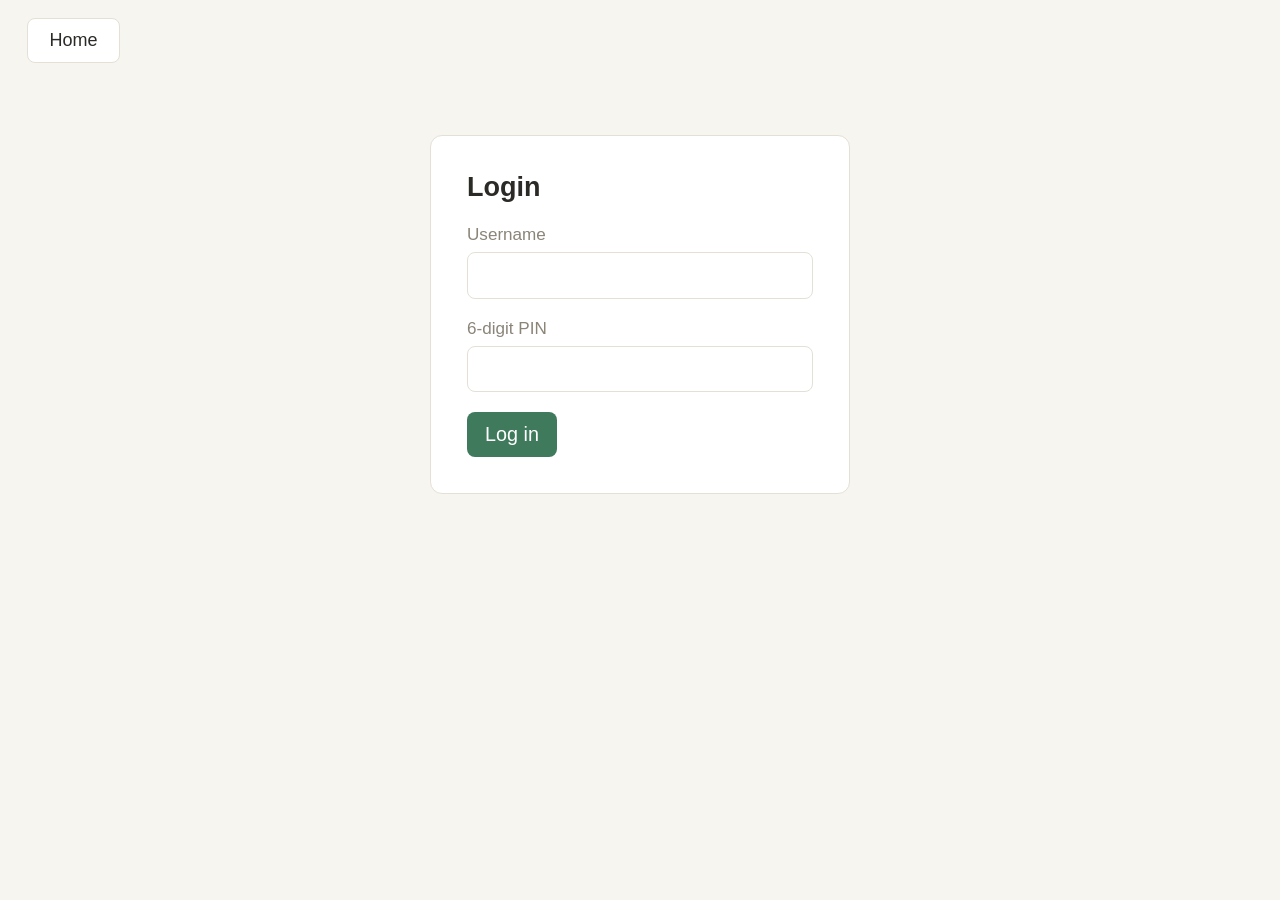
==== frontend/dashboard.html @ abc5566e "Initial commit: Family Task Tracker (FastAPI + SQLite backend, vanilla JS frontend, Docker/Caddy pac" ====
<!DOCTYPE html>
<html lang="en">
<head>
<meta charset="UTF-8">
<meta name="viewport" content="width=device-width, initial-scale=1.0">
<title>Dashboard &mdash; Family Task Tracker</title>
<link rel="icon" href="icons/icon-checkmark.svg" type="image/svg+xml">
<link rel="alternate icon" href="icons/favicon.ico">
<link rel="apple-touch-icon" href="icons/apple-touch-icon.png">
<link rel="stylesheet" href="css/style.css">
</head>
<body>
  <div class="topbar">
    <a class="button" href="index.html">Home</a>
    <div>
      <span id="whoami" style="margin-right:1rem; color:var(--muted);"></span>
      <button id="logout-btn">Log out</button>
    </div>
  </div>

  <main>
    <h1>Manager / Admin Dashboard</h1>

    <div class="section">
      <h2>Create a task list</h2>
      <form id="create-list-form" class="inline-form">
        <input id="new-list-name" placeholder="List name (e.g. Kid1)" required>
        <input id="new-list-date" type="date" required>
        <input id="new-list-tasks" placeholder="Tasks, comma-separated (optional)">
        <button type="submit" class="primary">Create</button>
      </form>
    </div>

    <div class="section">
      <h2>Task lists</h2>
      <div id="lists-container">Loading&hellip;</div>
    </div>

    <div class="section" id="admin-section" style="display:none;">
      <h2>User accounts (admin only)</h2>
      <div id="users-container">Loading&hellip;</div>
      <form id="create-user-form" class="inline-form">
        <input id="new-username" placeholder="Username" required>
        <input id="new-user-pin" placeholder="6-digit PIN" inputmode="numeric" pattern="\d{6}" maxlength="6" required>
        <select id="new-user-role">
          <option value="manager">Manager</option>
          <option value="admin">Admin</option>
        </select>
        <button type="submit" class="primary">Add user</button>
      </form>
    </div>

    <div class="section" id="global-audit-section" style="display:none;">
      <h2>Full audit trail (admin only)</h2>
      <div id="global-audit-container">Loading&hellip;</div>
    </div>
  </main>

  <script src="js/api.js"></script>
  <script src="js/dashboard.js"></script>
</body>
</html>
---- frontend/css/style.css ----
:root {
  --bg: #f7f5f0;
  --card-bg: #ffffff;
  --ink: #2c2a26;
  --muted: #8a8578;
  --accent: #3f7a5c;
  --accent-dark: #2f5e46;
  --danger: #b5473a;
  --border: #e4e0d6;
  font-size: 18px;
}

* { box-sizing: border-box; }

body {
  margin: 0;
  font-family: -apple-system, BlinkMacSystemFont, "Segoe UI", Roboto, sans-serif;
  background: var(--bg);
  color: var(--ink);
  min-height: 100vh;
}

.topbar {
  display: flex;
  justify-content: space-between;
  align-items: center;
  padding: 1rem 1.5rem;
}

.topbar button, .topbar a.button {
  font-size: 1rem;
  padding: 0.6rem 1.2rem;
  border-radius: 8px;
  border: 1px solid var(--border);
  background: var(--card-bg);
  color: var(--ink);
  text-decoration: none;
  cursor: pointer;
}

.topbar a.button:hover, .topbar button:hover { background: var(--border); }

main {
  max-width: 900px;
  margin: 0 auto;
  padding: 1rem 1.5rem 4rem;
}

h1 { text-align: center; font-size: 1.6rem; margin-bottom: 1.5rem; }

.date-picker {
  display: flex;
  justify-content: center;
  margin-bottom: 2rem;
}

select, input, button.primary {
  font-size: 1.1rem;
  padding: 0.6rem 1rem;
  border-radius: 8px;
  border: 1px solid var(--border);
}

button.primary {
  background: var(--accent);
  color: white;
  border: none;
  cursor: pointer;
}

button.primary:hover { background: var(--accent-dark); }

.tabs {
  display: flex;
  gap: 0.5rem;
  flex-wrap: wrap;
  justify-content: center;
  margin-bottom: 1.5rem;
}

.tab {
  padding: 0.6rem 1.4rem;
  border-radius: 999px;
  border: 1px solid var(--border);
  background: var(--card-bg);
  cursor: pointer;
  font-weight: 600;
}

.tab.active {
  background: var(--accent);
  color: white;
  border-color: var(--accent);
}

.task-card {
  background: var(--card-bg);
  border: 1px solid var(--border);
  border-radius: 12px;
  padding: 1.5rem;
}

.task-row {
  display: flex;
  align-items: center;
  gap: 0.9rem;
  padding: 0.8rem 0.3rem;
  border-bottom: 1px solid var(--border);
  font-size: 1.2rem;
}

.task-row:last-child { border-bottom: none; }

.task-row input[type="checkbox"] {
  width: 1.6rem;
  height: 1.6rem;
  cursor: pointer;
  flex-shrink: 0;
}

.task-text { cursor: pointer; }

.task-row.checked .task-text {
  color: var(--muted);
  text-decoration: line-through;
}

.footer-note {
  text-align: center;
  color: var(--muted);
  margin-top: 2rem;
  font-style: italic;
}

.empty-state {
  text-align: center;
  color: var(--muted);
  padding: 2rem;
}

/* Login / dashboard */
.card {
  background: var(--card-bg);
  border: 1px solid var(--border);
  border-radius: 12px;
  padding: 2rem;
  max-width: 420px;
  margin: 3rem auto;
}

.card h2 { margin-top: 0; }

.field { margin-bottom: 1.1rem; display: flex; flex-direction: column; gap: 0.4rem; }
.field label { font-size: 0.95rem; color: var(--muted); }

.error-text { color: var(--danger); margin-top: 0.5rem; }

.section {
  background: var(--card-bg);
  border: 1px solid var(--border);
  border-radius: 12px;
  padding: 1.5rem;
  margin-bottom: 1.5rem;
}

.section h2 { margin-top: 0; font-size: 1.25rem; }

table { width: 100%; border-collapse: collapse; font-size: 0.95rem; }
th, td { text-align: left; padding: 0.5rem; border-bottom: 1px solid var(--border); }
th { color: var(--muted); font-weight: 600; }

.row-actions { display: flex; gap: 0.4rem; }
.row-actions button { font-size: 0.85rem; padding: 0.3rem 0.6rem; cursor: pointer; border-radius: 6px; border: 1px solid var(--border); background: var(--bg); }
.row-actions button.danger { color: var(--danger); border-color: var(--danger); }

.inline-form { display: flex; gap: 0.5rem; flex-wrap: wrap; align-items: center; margin-top: 0.8rem; }
.inline-form input, .inline-form select { flex: 1; min-width: 120px; }

.tag { display: inline-block; padding: 0.15rem 0.5rem; border-radius: 999px; background: var(--border); font-size: 0.8rem; }
.tag.admin { background: #e7d9c9; }
.tag.manager { background: #d9e7df; }
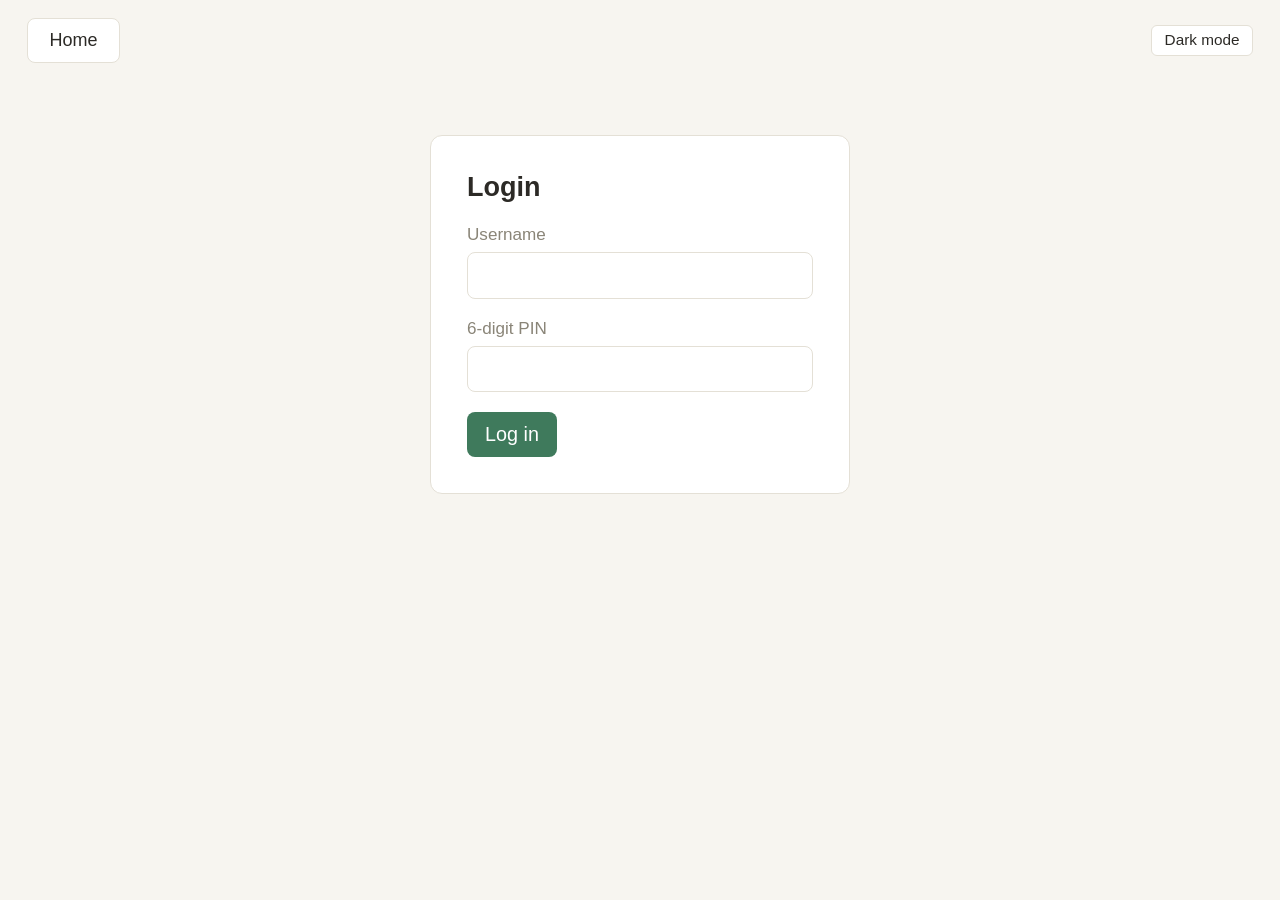
==== commit f2357d4d: "Add dark mode toggle Adds a dark/light theme toggle across all pages (index, login, dashboard): - CS" ====
--- a/frontend/dashboard.html
+++ b/frontend/dashboard.html
@@ -2,6 +2,7 @@
 <html lang="en">
 <head>
 <meta charset="UTF-8">
+<script>(function(){if(localStorage.getItem("theme")==="dark")document.documentElement.setAttribute("data-theme","dark");})();</script>
 <meta name="viewport" content="width=device-width, initial-scale=1.0">
 <title>Dashboard &mdash; Family Task Tracker</title>
 <link rel="icon" href="icons/icon-checkmark.svg" type="image/svg+xml">
@@ -14,6 +15,7 @@
     <a class="button" href="index.html">Home</a>
     <div>
       <span id="whoami" style="margin-right:1rem; color:var(--muted);"></span>
+      <button id="theme-toggle-btn" class="small"></button>
       <button id="logout-btn">Log out</button>
     </div>
   </div>
@@ -22,12 +24,28 @@
     <h1>Manager / Admin Dashboard</h1>
 
     <div class="section">
+      <h2>Templates</h2>
+      <p style="color:var(--muted); font-size:0.9rem; margin-top:0;">
+        Save a list's structure once, then create new dated lists from it
+        (e.g. a recurring "Kid1 morning routine").
+      </p>
+      <div id="templates-container">Loading&hellip;</div>
+    </div>
+
+    <div class="section">
       <h2>Create a task list</h2>
-      <form id="create-list-form" class="inline-form">
-        <input id="new-list-name" placeholder="List name (e.g. Kid1)" required>
-        <input id="new-list-date" type="date" required>
-        <input id="new-list-tasks" placeholder="Tasks, comma-separated (optional)">
-        <button type="submit" class="primary">Create</button>
+      <form id="create-list-form">
+        <div class="inline-form">
+          <input id="new-list-name" placeholder="List name (e.g. Kid1)" required>
+          <input id="new-list-date" type="date" required>
+        </div>
+
+        <div id="task-builder"></div>
+        <button type="button" id="add-task-row-btn">+ Add task</button>
+
+        <div style="margin-top:1rem;">
+          <button type="submit" class="primary">Create list</button>
+        </div>
       </form>
     </div>
 
@@ -57,6 +75,7 @@
   </main>
 
   <script src="js/api.js"></script>
+  <script src="js/theme.js"></script>
   <script src="js/dashboard.js"></script>
 </body>
 </html>
--- a/frontend/css/style.css
+++ b/frontend/css/style.css
@@ -10,6 +10,23 @@
   font-size: 18px;
 }
 
+/* Dark mode -- toggled via js/theme.js, which sets/removes this attribute
+   on <html> and persists the choice in localStorage. Every rule in this
+   file already reads colors through these custom properties, so redefining
+   them here is enough to reskin the whole app; the only exceptions are a
+   handful of hardcoded colors below (footer-note, role tags) that get
+   their own dark-mode overrides further down. */
+[data-theme="dark"] {
+  --bg: #1c1c1e;
+  --card-bg: #2a2a2d;
+  --ink: #f0f0f0;
+  --muted: #a8a8ac;
+  --accent: #2f5fa8;
+  --accent-dark: #1f4470;
+  --danger: #e0665a;
+  --border: #3d3d40;
+}
+
 * { box-sizing: border-box; }
 
 body {
@@ -18,6 +35,7 @@
   background: var(--bg);
   color: var(--ink);
   min-height: 100vh;
+  transition: background-color 0.15s ease, color 0.15s ease;
 }
 
 .topbar {
@@ -105,11 +123,30 @@
   align-items: center;
   gap: 0.9rem;
   padding: 0.8rem 0.3rem;
-  border-bottom: 1px solid var(--border);
   font-size: 1.2rem;
 }
 
-.task-row:last-child { border-bottom: none; }
+/* Groups a top-level task with its subtasks so they drag as one unit when
+   reordering the list; the divider between tasks lives on the group now,
+   not on individual rows (a master + its subtasks share one). */
+.task-group { border-bottom: 1px solid var(--border); }
+.task-group:last-child { border-bottom: none; }
+
+.drag-handle {
+  cursor: grab;
+  color: var(--muted);
+  padding: 0 0.2rem;
+  font-size: 1.1rem;
+  line-height: 1;
+  user-select: none;
+  flex-shrink: 0;
+}
+
+.drag-handle:active { cursor: grabbing; }
+
+.task-group.dragging, .task-row.dragging, .item-row.dragging, .task-builder-item.dragging {
+  opacity: 0.4;
+}
 
 .task-row input[type="checkbox"] {
   width: 1.6rem;
@@ -125,11 +162,37 @@
   text-decoration: line-through;
 }
 
+/* Master tasks (have subtasks): no checkbox, bold, greys out on its own once
+   every subtask is checked -- never clicked directly. */
+.master-text {
+  font-weight: 700;
+  cursor: default;
+}
+
+.task-row:has(.master-text) {
+  padding-left: 0.3rem;
+}
+
+.subtask-row {
+  padding-left: 2.4rem;
+  font-size: 1.05rem;
+}
+
+.subtask-row .task-text { cursor: pointer; }
+
 .footer-note {
   text-align: center;
-  color: var(--muted);
+  color: #757166; /* slightly darker than var(--muted) #8a8578 */
   margin-top: 2rem;
+  font-size: 1.075rem; /* root is 18px/13.5pt -- this is +1pt */
+  font-weight: 600;
   font-style: italic;
+}
+
+[data-theme="dark"] .footer-note {
+  color: #c9c2ae; /* same warm hue family as light mode's footer-note, but
+                      lighter (more prominent) than dark mode's --muted,
+                      mirroring the light-mode "darker than --muted" relationship */
 }
 
 .empty-state {
@@ -177,5 +240,112 @@
 .inline-form input, .inline-form select { flex: 1; min-width: 120px; }
 
 .tag { display: inline-block; padding: 0.15rem 0.5rem; border-radius: 999px; background: var(--border); font-size: 0.8rem; }
-.tag.admin { background: #e7d9c9; }
-.tag.manager { background: #d9e7df; }
+.tag.admin { background: #e7d9c9; color: #2c2a26; }
+.tag.manager { background: #d9e7df; color: #2c2a26; }
+
+[data-theme="dark"] .tag.admin { background: #5c4a30; color: #f0f0f0; }
+[data-theme="dark"] .tag.manager { background: #2d4a3a; color: #f0f0f0; }
+
+/* Task-builder (list creation form) */
+.task-builder-item {
+  border: 1px solid var(--border);
+  border-radius: 8px;
+  padding: 0.7rem;
+  margin-bottom: 0.6rem;
+  background: var(--bg);
+}
+
+.task-builder-item .item-row {
+  display: flex;
+  gap: 0.5rem;
+  align-items: center;
+}
+
+.task-builder-item .item-row input[type="text"] {
+  flex: 1;
+}
+
+.task-builder-subtasks {
+  margin: 0.6rem 0 0 1.8rem;
+  display: flex;
+  flex-direction: column;
+  gap: 0.4rem;
+}
+
+button.small {
+  font-size: 0.85rem;
+  padding: 0.3rem 0.7rem;
+  border-radius: 6px;
+  border: 1px solid var(--border);
+  background: var(--card-bg);
+  cursor: pointer;
+}
+
+button.small.danger { color: var(--danger); border-color: var(--danger); }
+
+#add-task-row-btn {
+  font-size: 0.95rem;
+  padding: 0.5rem 1rem;
+  border-radius: 8px;
+  border: 1px dashed var(--accent);
+  background: transparent;
+  color: var(--accent);
+  cursor: pointer;
+}
+
+/* Collapsible task-list cards (accordion) + nested Audit Trail rollup */
+.list-card-header {
+  display: flex;
+  align-items: center;
+  gap: 0.6rem;
+}
+
+.caret-btn {
+  display: inline-flex;
+  align-items: center;
+  justify-content: center;
+  background: none;
+  border: none;
+  color: var(--muted);
+  cursor: pointer;
+  padding: 0.3rem;
+  flex-shrink: 0;
+  transition: color 0.15s ease;
+}
+
+.caret-btn svg {
+  transform: rotate(0deg);
+  transition: transform 0.15s ease;
+}
+
+.caret-btn.expanded {
+  color: var(--accent);
+}
+
+.caret-btn.expanded svg {
+  transform: rotate(90deg);
+}
+
+.list-card-body {
+  margin-top: 0.9rem;
+  padding-top: 0.9rem;
+  border-top: 1px solid var(--border);
+}
+
+.audit-toggle-row {
+  display: flex;
+  align-items: center;
+  gap: 0.4rem;
+  margin-top: 1.2rem;
+  cursor: pointer;
+  user-select: none;
+}
+
+.audit-toggle-label {
+  font-weight: 600;
+}
+
+.audit-trail {
+  margin-top: 0.6rem;
+  margin-left: 1.9rem;
+}
